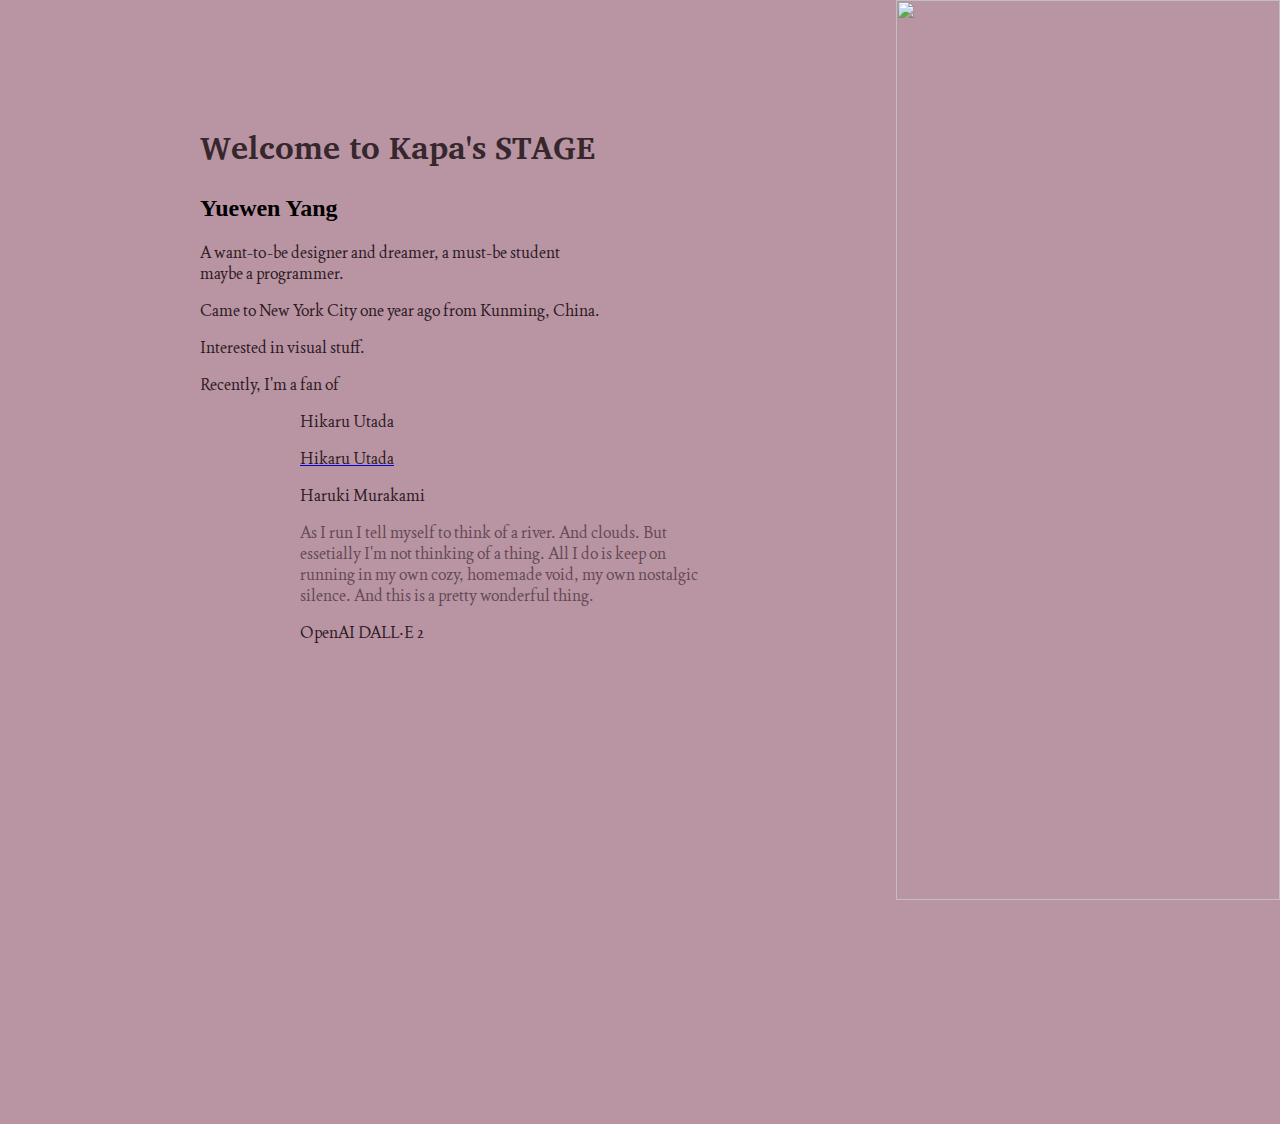
==== portfolio/src/main/webapp/afterprelude.html @ 41dc3bf0 "added music page" ====
<!DOCTYPE html>
<html>
  <head>
    <meta charset="UTF-8">
    <title>Yuewen's Portfolio</title>
    <link rel="stylesheet" href="style.css">
    <link rel="icon" href="images/moonfavi.ico" />
    <link rel="preconnect" href="https://fonts.googleapis.com">
    <link rel="preconnect" href="https://fonts.gstatic.com" crossorigin>
    <link href="https://fonts.googleapis.com/css2?family=Charis+SIL:ital,wght@0,400;0,700;1,400;1,700&family=Joan&display=swap" rel="stylesheet"> 

    <script src="script.js"></script>
  </head>
  <body>
    <!-- <nav>
      <ul style="background-color:aliceblue; size:fit-content;">Main Stage</ul>
      <ul style="background-color:aliceblue; size:fit-content;">Projects</ul>
    </nav> -->
    <div id="main-content">
      <h1>Welcome to Kapa's STAGE</h1>
      <div id="self-intro">
        <h2>Yuewen Yang</h2>
        <p>A want-to-be designer and dreamer, <span id="student">a must-be student</span>
           maybe a programmer. </p>
        <p>
          Came to New York City one year ago from Kunming, China.
        </p>
        <p>
          Interested in visual stuff.
        </p>
      </div>
      <div>
        <p>Recently, I'm a fan of</p>
        <div class="items">
          <p>Hikaru Utada</p>
          <a href="music.html"><p>Hikaru Utada</p></a>
        </div>
        <div class="items">
          <p>Haruki Murakami</p>
          <p id="haruki">As I run I tell myself to think of a river. And clouds. But essetially I'm not thinking of a thing. All I do is keep on running in my own cozy, homemade void, my own nostalgic silence.
            And this is a pretty wonderful thing.</p>
        </div>
        <div class="items">
          <p>OpenAI DALL·E 2</p>
        </div>
      </div>
      
    </div>
    <div id="character">
      <img src="images/zone.png">
    </div>
    
  </body>
</html>
---- portfolio/src/main/webapp/style.css ----
/* font-family: 'Charis SIL', serif;
font-family: 'Joan', serif; */
body{
  word-wrap: break-word;
  background-color: #b995a4;
  
}
nav{
  width: 300px;
  height: 5em;
  font-weight: bold;
  font-size: 18px;
  display: flex;
  justify-content: center;
}
#prelude{
  background-color: #050405;
}
img {
  height: 100%;
  width: 100%;
  object-fit: contain;
 }
p{
  font-family: 'Joan', serif;
  color:#2c1921;
  ;
}
h1{
  font-family: 'Charis SIL', serif;
  color: #36272d;
}
.items{
  position: relative;
  left: 100px;
  font-family: 'Joan', serif;
  padding: 0px;
  
  width: fit-content;

}
.items:hover{
  /* background-color: #404B69; */
  background-image: linear-gradient(rgb(247, 195, 195), rgb(243, 243, 223));
  
}
#main-content {
  
  position: absolute;
  top: 100px;
  left: 200px;
  width: 400px;
  height: 1024px;
  background-color:#b995a4;
  z-index: 2;
}

#haruki{
  color:#644954;
}

#bulb-image{
  object-fit: cover;
}


#greeting-container {
  margin-top: 20px;
}

/* #embed-iframe{
  width: 10px;
} */
#bulb{
  position: absolute;
  right: 5px;
  border-radius: 20%;
  width: 400px;
  height: 600px;

}
a:hover{
  /* background-color: #b995a4; */
  /* background-image: linear-gradient(rgb(247, 195, 195), rgb(243, 243, 223)); */
  /* cursor:url("data:image/svg+xml;utf8,<svg xmlns='http://www.w3.org/2000/svg'  width='30' height='38' viewport='0 0 100 100' style='fill:black;font-size:19px;'><text y='50%'>💡</text></svg>")  0,auto; */
  cursor: url(images/light-cursor.png)  10 10 ,auto;

}

#character{
  position:fixed;
  width: 30%;
  height:100%;
  top:0px;
  right:0px;
  z-index: 1;
}

#walk{
  position: absolute;
  bottom: 2px;
  width: 400px;
  height: 600px;
  left: 20%;
}
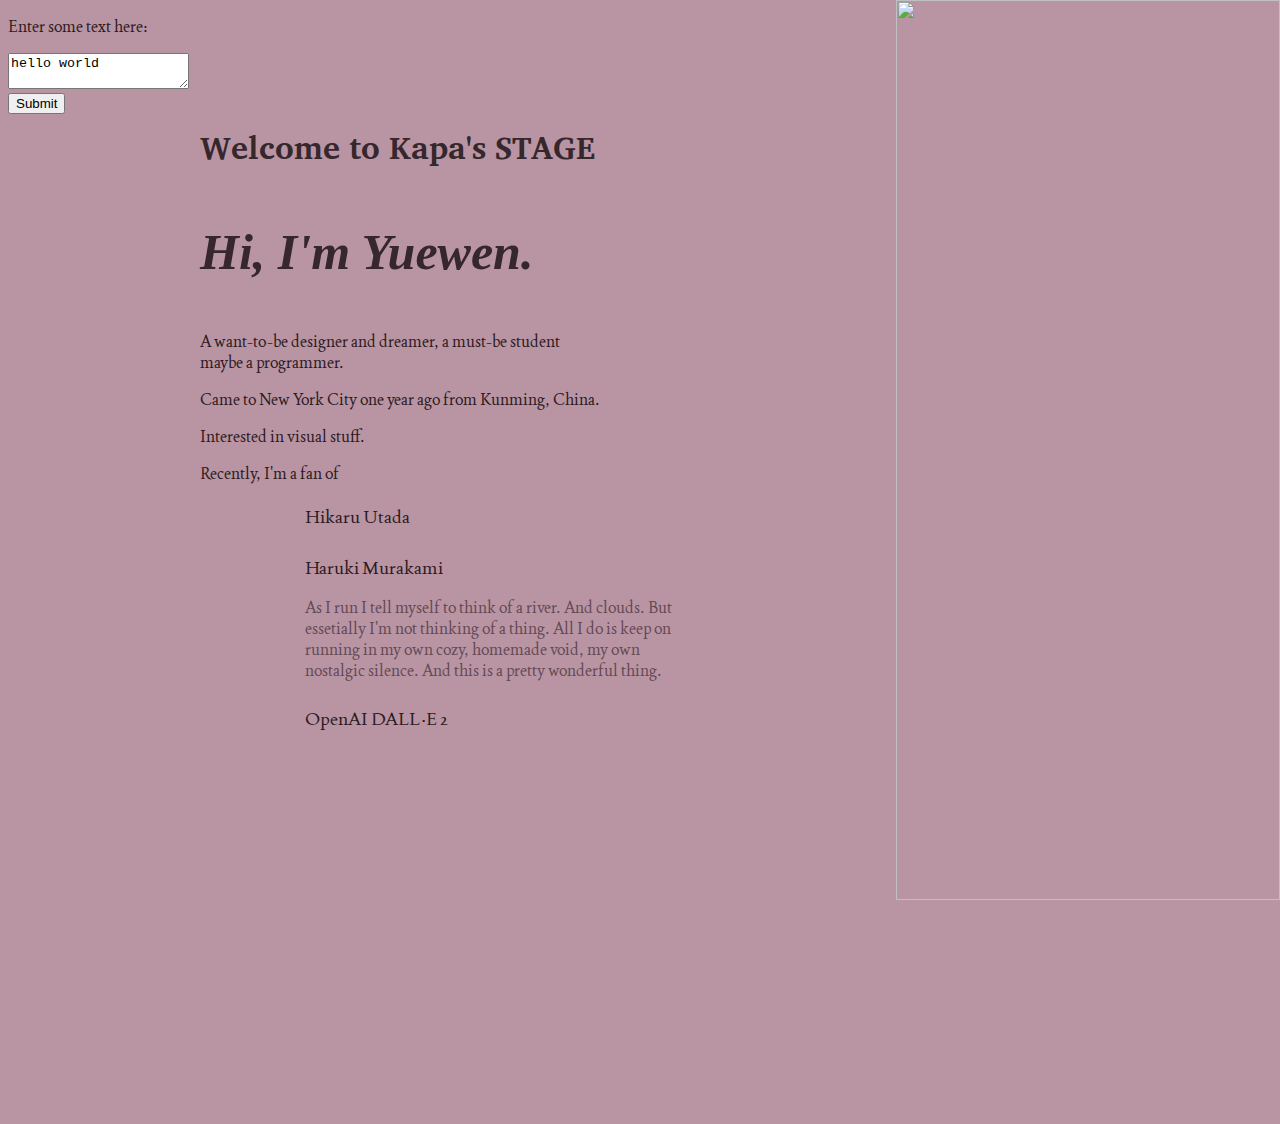
==== commit 6d64a654: "yeuwen" ====
--- a/portfolio/src/main/webapp/afterprelude.html
+++ b/portfolio/src/main/webapp/afterprelude.html
@@ -19,7 +19,7 @@
     <div id="main-content">
       <h1>Welcome to Kapa's STAGE</h1>
       <div id="self-intro">
-        <h2>Yuewen Yang</h2>
+        <h2>Hi, I'm Yuewen.</h2>
         <p>A want-to-be designer and dreamer, <span id="student">a must-be student</span>
            maybe a programmer. </p>
         <p>
@@ -31,24 +31,30 @@
       </div>
       <div>
         <p>Recently, I'm a fan of</p>
+        <button class="itembtn" onclick=" location.href='music.html'" type="button">
+          Hikaru Utada</button>
         <div class="items">
-          <p>Hikaru Utada</p>
-          <a href="music.html"><p>Hikaru Utada</p></a>
-        </div>
-        <div class="items">
-          <p>Haruki Murakami</p>
+          <p style="font-size:large ;">Haruki Murakami</p>
           <p id="haruki">As I run I tell myself to think of a river. And clouds. But essetially I'm not thinking of a thing. All I do is keep on running in my own cozy, homemade void, my own nostalgic silence.
             And this is a pretty wonderful thing.</p>
         </div>
-        <div class="items">
-          <p>OpenAI DALL·E 2</p>
-        </div>
+        <button class="itembtn" onclick=" location.href='https://openai.com/dall-e-2/'" type="button">
+          OpenAI DALL·E 2</button>
       </div>
       
     </div>
     <div id="character">
       <img src="images/zone.png">
     </div>
+
+    <form action="/form-handler" method="POST">
+      <p>Enter some text here:</p>
+      <textarea name="text-input">hello world</textarea>
+      <br/>
+      <input type="submit" />
+    </form>
+
+    <script src="script.js"></script>
     
   </body>
 </html>
--- a/portfolio/src/main/webapp/style.css
+++ b/portfolio/src/main/webapp/style.css
@@ -31,11 +31,42 @@
   font-family: 'Charis SIL', serif;
   color: #36272d;
 }
+h2{
+  font-style: italic;
+  font-size: 50px;
+  margin-left: 0%;
+  margin-top: 50px;
+  margin-bottom: 50px;
+  color:#36272d
+}
+
+.itembtn{
+  background-color: #b995a4;
+  color:#2c1921;
+  position: relative;
+  left: 100px;
+  font-family: 'Joan', serif;
+  font-size: large;
+  padding: 5px;
+  width: fit-content;
+  border: none;
+
+}
+.itembtn:hover{
+  /* background-color: #404B69; */
+  background-image: linear-gradient(rgb(247, 195, 195), rgb(243, 243, 223));
+  border: none;
+  padding: 5px;
+  border-radius: 2px;
+  cursor: url(images/light-cursor.png)  10 10 ,auto;;
+  
+}
+
 .items{
   position: relative;
   left: 100px;
   font-family: 'Joan', serif;
-  padding: 0px;
+  padding: 5px;
   
   width: fit-content;
 
@@ -80,13 +111,15 @@
   height: 600px;
 
 }
-a:hover{
-  /* background-color: #b995a4; */
-  /* background-image: linear-gradient(rgb(247, 195, 195), rgb(243, 243, 223)); */
-  /* cursor:url("data:image/svg+xml;utf8,<svg xmlns='http://www.w3.org/2000/svg'  width='30' height='38' viewport='0 0 100 100' style='fill:black;font-size:19px;'><text y='50%'>💡</text></svg>")  0,auto; */
+#bulblink:hover{
   cursor: url(images/light-cursor.png)  10 10 ,auto;
+}
 
-}
+/* #musiclink:hover{
+
+  cursor: url(images/notes.png) 2 2 ,e-resize;
+
+} */
 
 #character{
   position:fixed;
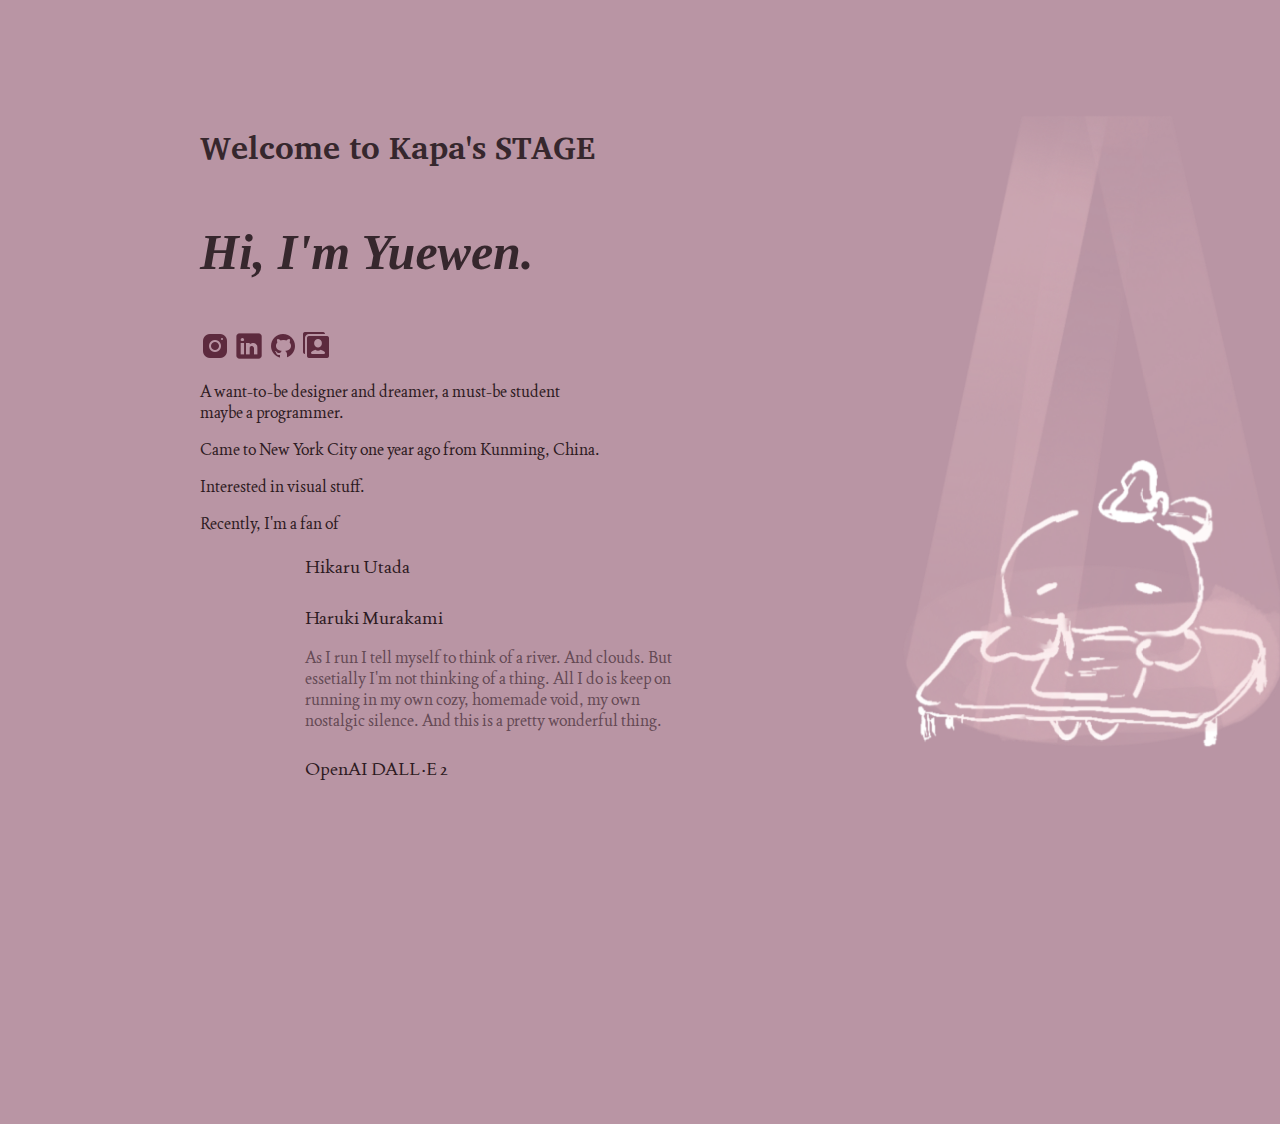
==== commit ac89daf5: "Merge 61aaa27062a488c7561d4fa39ed65db0b1345904 into 70db1703ab3bbe4654bfb0b51619347944258972" ====
--- a/portfolio/src/main/webapp/afterprelude.html
+++ b/portfolio/src/main/webapp/afterprelude.html
@@ -4,6 +4,7 @@
     <meta charset="UTF-8">
     <title>Yuewen's Portfolio</title>
     <link rel="stylesheet" href="style.css">
+    
     <link rel="icon" href="images/moonfavi.ico" />
     <link rel="preconnect" href="https://fonts.googleapis.com">
     <link rel="preconnect" href="https://fonts.gstatic.com" crossorigin>
@@ -20,6 +21,13 @@
       <h1>Welcome to Kapa's STAGE</h1>
       <div id="self-intro">
         <h2>Hi, I'm Yuewen.</h2>
+        <div id="contacts">
+          <a href="https://www.instagram.com/yuewenyyy/"><img class="icon" src="images/ins.png"></a>
+          <a href="https://www.linkedin.com/in/yuewen-yang/"><img class="icon" src="images/linkedin.png"></a>
+          <a href=""><img class="icon" src="images/github.png" ></a>
+          <a href="contact.html"><img class="icon" src="images/contact.png" ></a>
+          
+        </div>
         <p>A want-to-be designer and dreamer, <span id="student">a must-be student</span>
            maybe a programmer. </p>
         <p>
@@ -38,7 +46,7 @@
           <p id="haruki">As I run I tell myself to think of a river. And clouds. But essetially I'm not thinking of a thing. All I do is keep on running in my own cozy, homemade void, my own nostalgic silence.
             And this is a pretty wonderful thing.</p>
         </div>
-        <button class="itembtn" onclick=" location.href='https://openai.com/dall-e-2/'" type="button">
+        <button class="itembtn" onclick="location.href='https://openai.com/dall-e-2/'" type="button">
           OpenAI DALL·E 2</button>
       </div>
       
@@ -47,12 +55,6 @@
       <img src="images/zone.png">
     </div>
 
-    <form action="/form-handler" method="POST">
-      <p>Enter some text here:</p>
-      <textarea name="text-input">hello world</textarea>
-      <br/>
-      <input type="submit" />
-    </form>
 
     <script src="script.js"></script>
     
--- a/portfolio/src/main/webapp/style.css
+++ b/portfolio/src/main/webapp/style.css
@@ -1,6 +1,32 @@
 
 /* font-family: 'Charis SIL', serif;
 font-family: 'Joan', serif; */
+/* color group
+#5D2A3E */
+ul{
+  width: 70%;
+  height: 100px;
+  display: flex;
+  justify-content: space-around;
+  margin: auto;
+}
+ul li{
+  height: 100px; 
+  line-height: 100px;
+  list-style: none; 
+  text-decoration: none;
+}
+
+a{
+  text-decoration: none;
+  color: #2c1921;
+  height: 90px;
+  size: 30px;
+}
+a:link,a:visited{
+
+  color: black;
+}
 body{
   word-wrap: break-word;
   background-color: #b995a4;
@@ -22,6 +48,11 @@
   width: 100%;
   object-fit: contain;
  }
+.icon{
+  height: 30px;
+  width: 30px;
+  object-fit: contain;
+}
 p{
   font-family: 'Joan', serif;
   color:#2c1921;
@@ -109,6 +140,7 @@
   border-radius: 20%;
   width: 400px;
   height: 600px;
+  
 
 }
 #bulblink:hover{
@@ -127,7 +159,7 @@
   height:100%;
   top:0px;
   right:0px;
-  z-index: 1;
+  z-index: 10;
 }
 
 #walk{
@@ -138,3 +170,32 @@
   left: 20%;
 }
 
+/* #contact {
+  z-index: 3;
+  font-family: "Google Sans", "Roboto", "San Francisco", sans-serif;
+  margin-left: auto;
+  margin-right: auto;
+  width: 650px;
+  text-align: center;
+  display: inline-block;
+  vertical-align: middle;
+  position: relative;
+  top: 50%;
+  left: 50%;
+  transform: translate(-50%, -50%);
+} */
+
+#contact {
+  font-family: "Google Sans", "Roboto", "San Francisco", sans-serif;
+  margin-left: auto;
+  margin-right: auto;
+  width: 650px;
+  text-align: center;
+  display: inline-block;
+  vertical-align: middle;
+  position: absolute;
+  top: 50%;
+  left: 50%;
+  transform: translate(-50%, -50%);
+}
+
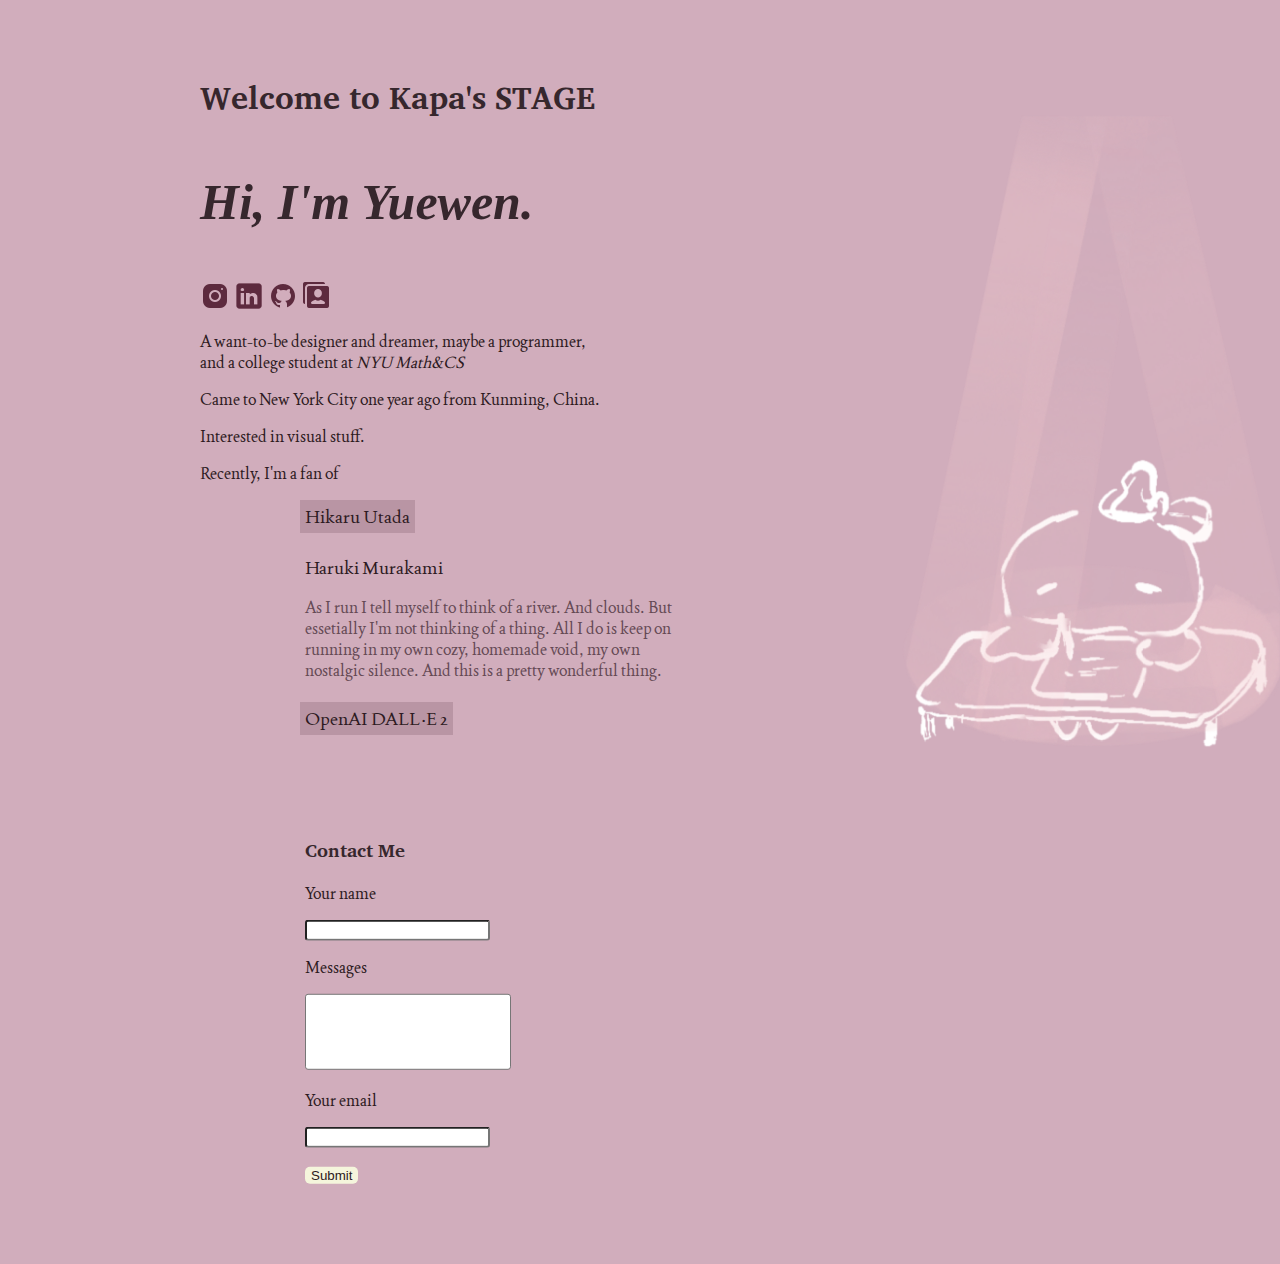
==== commit af049213: "Datastore added to contact me form" ====
--- a/portfolio/src/main/webapp/afterprelude.html
+++ b/portfolio/src/main/webapp/afterprelude.html
@@ -22,14 +22,15 @@
       <div id="self-intro">
         <h2>Hi, I'm Yuewen.</h2>
         <div id="contacts">
-          <a href="https://www.instagram.com/yuewenyyy/"><img class="icon" src="images/ins.png"></a>
-          <a href="https://www.linkedin.com/in/yuewen-yang/"><img class="icon" src="images/linkedin.png"></a>
-          <a href=""><img class="icon" src="images/github.png" ></a>
-          <a href="contact.html"><img class="icon" src="images/contact.png" ></a>
+          <a href="https://www.instagram.com/yuewenyyy/" target="_blank"><img class="icon" src="images/ins.png"></a>
+          <a href="https://www.linkedin.com/in/yuewen-yang/" target="_blank"><img class="icon" src="images/linkedin.png"></a>
+          <a href="https://github.com/kapa-moon" target="_blank"><img class="icon" src="images/github.png" ></a>
+          <!-- <a href="contact.html" id="contactLink"><img class="icon" src="images/contact.png" ></a>-->
+          <a href="#contact" id="contactLink"><img class="icon" src="images/contact.png" ></a>
           
         </div>
-        <p>A want-to-be designer and dreamer, <span id="student">a must-be student</span>
-           maybe a programmer. </p>
+        <p>A want-to-be designer and dreamer, <span id="student">maybe a programmer, </span>
+            and a college student at <span style="font-style:italic"> NYU Math&CS</span> </p>
         <p>
           Came to New York City one year ago from Kunming, China.
         </p>
@@ -51,12 +52,64 @@
       </div>
       
     </div>
+
+    <div id="contact">
+      <h3>Contact Me</h3>
+      <form action="/form-handler" method="POST" class = "contact">
+          <p> Your name </p>
+          <input class = "contact" type="text" name="name-input"/>
+          <br/>
+          
+          <p>Messages</p>
+          <textarea class = "contact" name="text-input"></textarea>
+          <br/>
+
+          <p> Your email</p>
+          <input class = "contact" type="email" name="email-input"/>
+          <br/>
+          <br/>
+          
+          <button id = "submitbtn" type="submit"> 
+              Submit
+          </button>
+        </form>
+    </div>
+
+<!-- Task: how to add sections? -->
+<!-- How to store data? -->
+<!-- ask if can add spotify API by the end of today -->
+
     <div id="character">
       <img src="images/zone.png">
     </div>
 
 
-    <script src="script.js"></script>
+    <script>
+      $(document).ready(function(){
+  // Add smooth scrolling to all links
+  $("contactLink").on('click', function(event) {
+
+    // Make sure this.hash has a value before overriding default behavior
+    if (this.hash !== "") {
+      // Prevent default anchor click behavior
+      event.preventDefault();
+
+      // Store hash
+      var hash = this.hash;
+
+      // Using jQuery's animate() method to add smooth page scroll
+      // The optional number (800) specifies the number of milliseconds it takes to scroll to the specified area
+      $('html, body').animate({
+        scrollTop: $(hash).offset().top
+      }, 400, function(){
+
+        // Add hash (#) to URL when done scrolling (default click behavior)
+        window.location.hash = hash;
+      });
+    } // End if
+  });
+});
+    </script>
     
   </body>
 </html>
--- a/portfolio/src/main/webapp/style.css
+++ b/portfolio/src/main/webapp/style.css
@@ -1,4 +1,6 @@
-
+html{
+  scroll-behavior: smooth;
+}
 /* font-family: 'Charis SIL', serif;
 font-family: 'Joan', serif; */
 /* color group
@@ -29,7 +31,8 @@
 }
 body{
   word-wrap: break-word;
-  background-color: #b995a4;
+  /* background-color: #b995a4; */
+  background-color:#d1adbc;
   
 }
 nav{
@@ -69,6 +72,17 @@
   margin-top: 50px;
   margin-bottom: 50px;
   color:#36272d
+}
+
+h3{
+  font-family: 'Charis SIL', serif;
+  color: #36272d;
+}
+
+textarea {
+  resize: none;
+  width: 200px;
+  height: 70px;
 }
 
 .itembtn{
@@ -110,12 +124,39 @@
 #main-content {
   
   position: absolute;
-  top: 100px;
+  top: 50px;
   left: 200px;
   width: 400px;
-  height: 1024px;
-  background-color:#b995a4;
+  height: 600px;
+  /* background-color:#b995a4; */
+  background-color:#d1adbc;
   z-index: 2;
+  margin-left: auto;
+}
+#contact {
+  font-family: "Google Sans", "Roboto", "San Francisco", sans-serif;
+  margin-left: 400px;
+  padding: 80px;
+  width: 650px;
+  text-align: left;
+  display: inline-block;
+  vertical-align: left;
+  position: absolute;
+  top: 1000px;
+  left: 230px;
+  transform: translate(-50%, -50%);
+  z-index: 1;
+}
+
+.contact{
+  border-radius: 3px;
+}
+
+#submitbtn{
+  border-radius: 5px;
+  border: none;
+  color:#2c1921;
+  background-color: beige;
 }
 
 #haruki{
@@ -185,17 +226,3 @@
   transform: translate(-50%, -50%);
 } */
 
-#contact {
-  font-family: "Google Sans", "Roboto", "San Francisco", sans-serif;
-  margin-left: auto;
-  margin-right: auto;
-  width: 650px;
-  text-align: center;
-  display: inline-block;
-  vertical-align: middle;
-  position: absolute;
-  top: 50%;
-  left: 50%;
-  transform: translate(-50%, -50%);
-}
-
